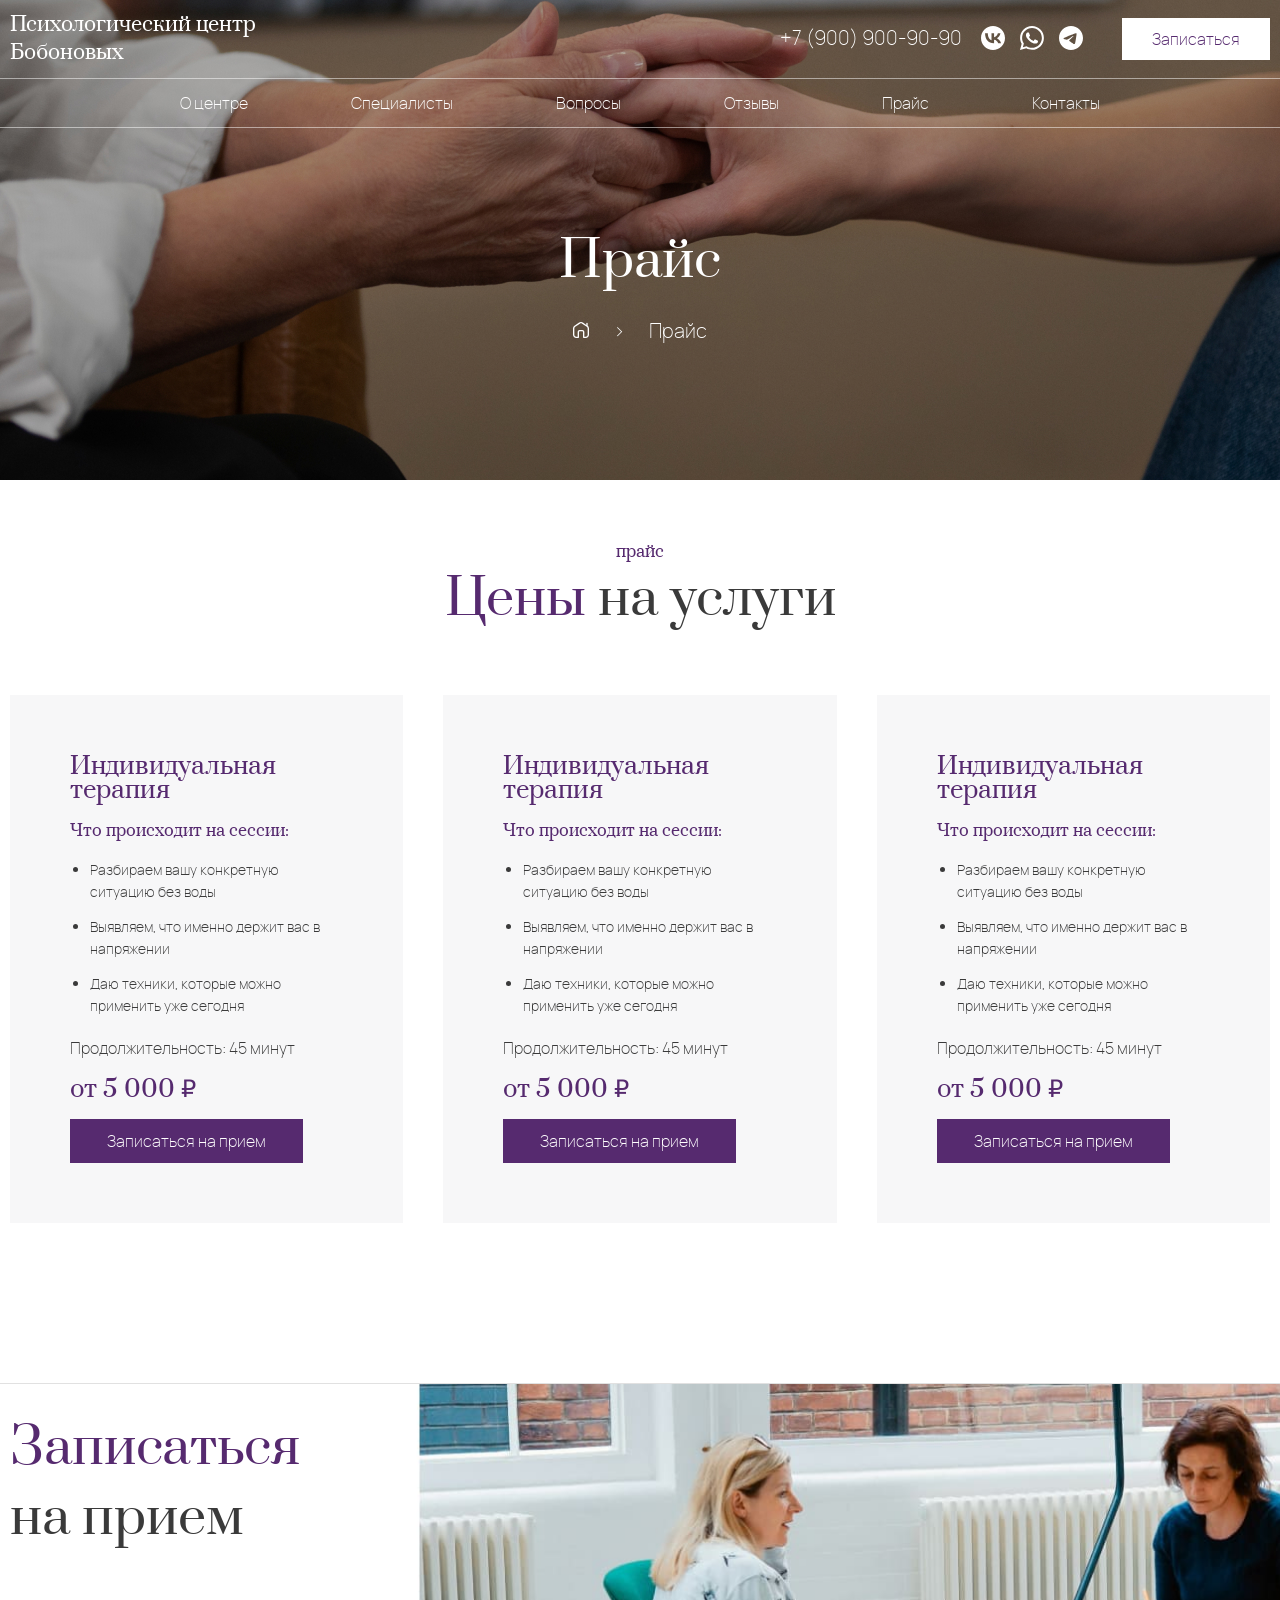
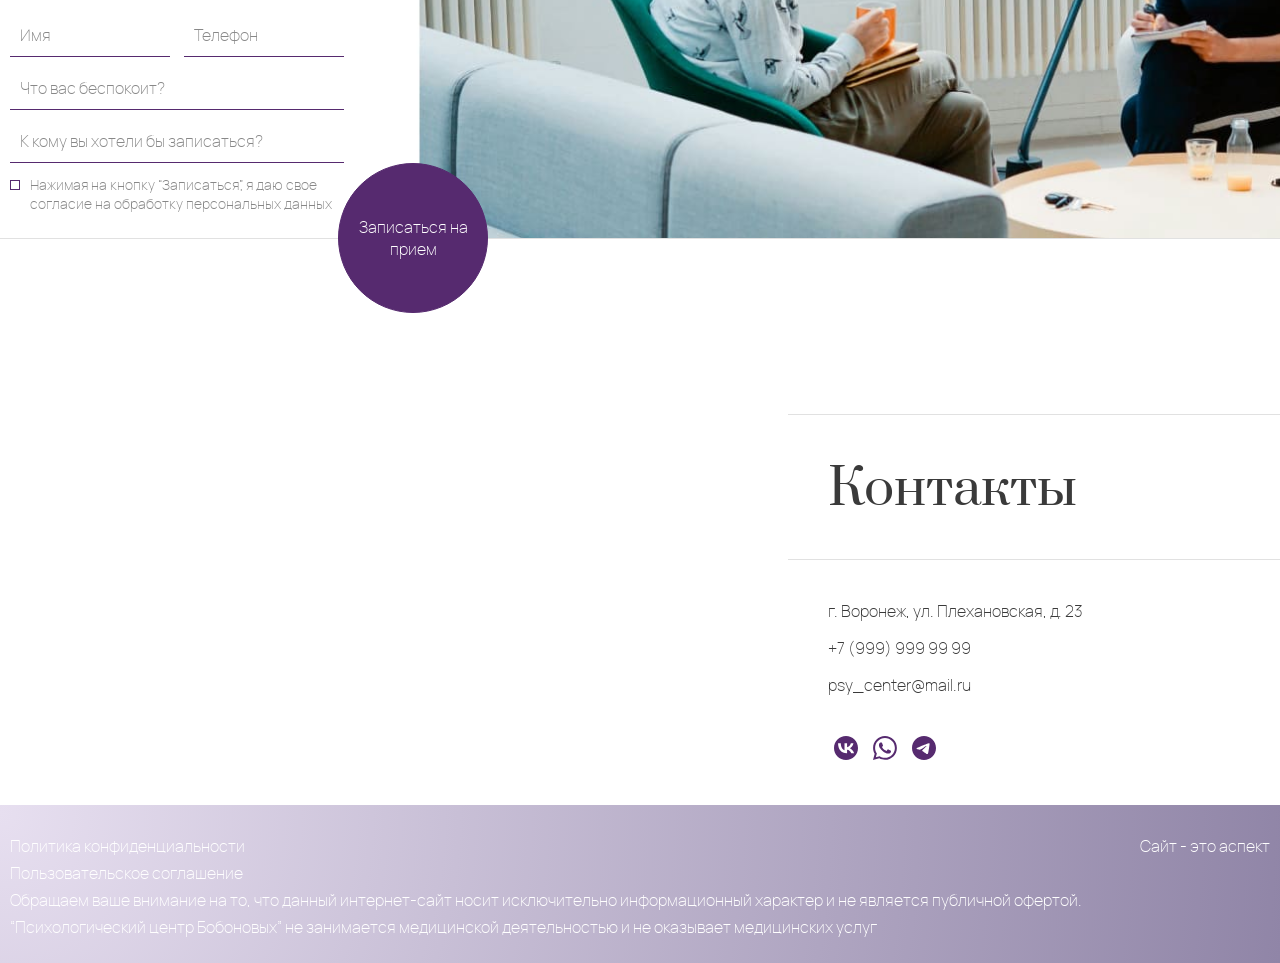
==== bobonov/price.html @ f6aba625 "day_3" ====
<!DOCTYPE html>
<html lang="ru">
	<head>
		<title>Price</title>
		<meta http-equiv="Content-Type" content="text/html; charset=utf-8">
		<meta name="robots" content="noindex" />
		<meta name="viewport" content="width=device-width, initial-scale=1.0">
		<link rel="stylesheet" type="text/css" href="css/reset.css" >
		<link rel="stylesheet" type="text/css" href="css/slick.css" >
		<link rel="stylesheet" type="text/css" href="css/slick-theme.css" >
		<link rel="stylesheet" type="text/css" href="css/jquery.fancybox.min.css" >
		<link rel="stylesheet" type="text/css" href="style.css" >
		<link rel="shortcut icon" href="img/fav.png">
		<script  src="js/jquery-3.7.1.min.js"></script>
		<script  src="js/jquery.fancybox.min.js"></script>
		<script  src="js/slick.min.js"></script>
		<script  src="js/scripts.js"></script>
	</head>
<body>
	<header class="header">
		<div class="container header-top">
			<a href="" class="logo">
				Психологический центр<br> Бобоновых
			</a>
			<div class="header-right">
				<a href="tel:+79009009090" class="tel">
					+7 (900) 900-90-90
				</a>
				<div class="social">
					<a href=""><svg><use xlink:href="#vk" /></svg></a>
					<a href=""><svg><use xlink:href="#wt" /></svg></a>
					<a href=""><svg><use xlink:href="#tg" /></svg></a>
				</div>
				<a data-fancybox data-src="#popup" href="javascript:;" class="btn">
					Записаться
				</a>
			</div>
			<div class="b-toggle">
				<span></span>
				<span></span>
				<span></span>
			</div>
		</div>
		<nav class="main-menu">				
			<ul class="menu container">
				<li><a href="#about">О центре</a></li>
				<li><a href="#specialists">Специалисты</a></li>
				<li><a href="#faq">Вопросы</a></li>
				<li><a href="#reviews">Отзывы</a></li>
				<li><a href="#price">Прайс</a></li>
				<li><a href="#contacts">Контакты</a></li>
			</ul>
			<div class="mobile-contacts">
				<a href="tel:+79009009090" class="tel">
					+7 (900) 900-90-90
				</a>
				<div class="social">
					<a href=""><svg><use xlink:href="#vk" /></svg></a>
					<a href=""><svg><use xlink:href="#wt" /></svg></a>
					<a href=""><svg><use xlink:href="#tg" /></svg></a>
				</div>
				<a data-fancybox data-src="#popup" href="javascript:;" class="btn-lilac">Записаться</a>
			</div>
		</nav>
		
	</header>
	<div class="s-top oter_top" style="background-image: url('img/nd_img/reviews_title.jpg');">
		<div class="container">
			<p class="h1"><span class="lilac">Прайс</p>	
			<div class="bread">
				<span>
					<a href="/"><span><svg width="16" height="16" viewBox="0 0 16 16" fill="none" xmlns="http://www.w3.org/2000/svg"><g clip-path="url(#clip0_2006_569)"><path d="M14.6667 3.816V1.33333C14.6667 0.965335 14.3687 0.666668 14 0.666668C13.6313 0.666668 13.3333 0.965335 13.3333 1.33333V2.91067L9.86467 0.570002C8.732 -0.193998 7.268 -0.193998 6.13533 0.570002L1.46867 3.71934C0.549333 4.34 0 5.37267 0 6.48267V12.6667C0 14.5047 1.49533 16 3.33333 16H5.33333C5.702 16 6 15.7013 6 15.3333V10C6 9.63267 6.29867 9.33334 6.66667 9.33334H9.33333C9.70133 9.33334 10 9.63267 10 10V15.3333C10 15.7013 10.298 16 10.6667 16H12.6667C14.5047 16 16 14.5047 16 12.6667V6.48267C16 5.42867 15.504 4.444 14.6667 3.816ZM14.6667 12.6667C14.6667 13.7693 13.7693 14.6667 12.6667 14.6667H11.3333V10C11.3333 8.89734 10.436 8 9.33333 8H6.66667C5.564 8 4.66667 8.89734 4.66667 10V14.6667H3.33333C2.23067 14.6667 1.33333 13.7693 1.33333 12.6667V6.48267C1.33333 5.81667 1.66267 5.19667 2.21467 4.82467L6.88133 1.67533C7.56133 1.21667 8.43867 1.21667 9.118 1.67533L13.7847 4.82467C14.3367 5.19667 14.666 5.81667 14.666 6.48267L14.6667 12.6667Z" fill="white"/></g><defs><clipPath id="clip0_2006_569"><rect width="16" height="16" fill="white"/></clipPath></defs></svg></span></a>
					<span class="divider">></span>
					<span class="kb_title">Прайс</span>
				</span>
			</div>
		</div>
	</div>

	<div class="s-price_page">
		<div class="container">
			<div class="text-center lilac h4">прайс</div>
			<div class="h1 text-center"><span class="lilac">Цены</span> на услуги</div>
			<div class="prices_box">
				<div class="price_item">
					<p class="price_title">Индивидуальная терапия</p>
					<p class="text_dec">Что происходит на сессии:</p>
					<ul class="procedur_list">
						<li class="procedur_item"><p>Разбираем вашу конкретную ситуацию без воды</p></li>
						<li class="procedur_item"><p>Выявляем, что именно держит вас в напряжении</p></li>
						<li class="procedur_item"><p>Даю техники, которые можно применить уже сегодня</p></li>
					</ul>
					<p class="procedur_time">Продолжительность: 45 минут</p>
					<p class="price">от 5 000 ₽</p>
					<a href="#" class="price_link">Записаться на прием</a>
				</div>
				<div class="price_item">
					<p class="price_title">Индивидуальная терапия</p>
					<p class="text_dec">Что происходит на сессии:</p>
					<ul class="procedur_list">
						<li class="procedur_item"><p>Разбираем вашу конкретную ситуацию без воды</p></li>
						<li class="procedur_item"><p>Выявляем, что именно держит вас в напряжении</p></li>
						<li class="procedur_item"><p>Даю техники, которые можно применить уже сегодня</p></li>
					</ul>
					<p class="procedur_time">Продолжительность: 45 минут</p>
					<p class="price">от 5 000 ₽</p>
					<a href="#" class="price_link">Записаться на прием</a>
				</div>
				<div class="price_item">
					<p class="price_title">Индивидуальная терапия</p>
					<p class="text_dec">Что происходит на сессии:</p>
					<ul class="procedur_list">
						<li class="procedur_item"><p>Разбираем вашу конкретную ситуацию без воды</p></li>
						<li class="procedur_item"><p>Выявляем, что именно держит вас в напряжении</p></li>
						<li class="procedur_item"><p>Даю техники, которые можно применить уже сегодня</p></li>
					</ul>
					<p class="procedur_time">Продолжительность: 45 минут</p>
					<p class="price">от 5 000 ₽</p>
					<a href="#" class="price_link">Записаться на прием</a>
				</div>
			</div>
		</div>
	</div>

	<div class="s-feedback" id="feedback">
		<div class="container">
			<div class="b-feedback">
				<p class="h1"><span class="lilac">Записаться</span> на прием</p>
				<form id="feedback-form" action="/" method="POST">
					<div class="form-flex">
						<p><input type="text" required name="name" class="input-text" placeholder="Имя"></p>
						<p><input type="tel" required name="phone" class="input-text" placeholder="Телефон"></p>
					</div>
					<textarea name="comment" class="input-text" placeholder="Что вас беспокоит?"></textarea>
					<input type="text" name="docs" class="input-text" placeholder="К кому вы хотели бы записаться?">					
					<label class="input-label">
						<input type="checkbox" class="input-check" name="check">
						<span>Нажимая на кнопку “Записаться”, я даю свое согласие на обработку персональных данных</span>
					</label>
					<input type="submit" class="btn-round" value="Записаться на прием">
					<!-- <input type="hidden" name="recaptcha_response" id="recaptchaResponse"> -->
				</form>
			</div>			
		</div>
	</div>
	<div class="s-contacts" id="contacts">
		<div class="b-map">
			<script  async src="https://api-maps.yandex.ru/services/constructor/1.0/js/?um=constructor%3Aeead665b528ef09ee1b035d2cc04a164305be4b4dbd820c63719ce7fcb5d59c5&amp;width=100%25&amp;height=400&amp;lang=ru_RU&amp;scroll=true"></script>
		</div>		
		<div class="b-contacts">
			<p class="h1">Контакты</p>
			<p class="contacts-info">г. Воронеж, ул. Плехановская, д. 23</p>
			<p class="contacts-info"><a href="tel:+79999999999">+7 (999) 999 99 99</a></p>
			<p class="contacts-info"><a href="mailto:psy_center@mail.ru">psy_center@mail.ru</a></p>
			<div class="social">
				<a href=""><svg> <use xlink:href="#vk" /></svg></a>
				<a href=""><svg> <use xlink:href="#wt" /></svg></a>
				<a href=""><svg> <use xlink:href="#tg" /></svg></a>
			</div>
		</div>
	</div>
	<footer class="b-footer">
		<div class="container">
			<a href="">Политика конфиденциальности</a>
			<a href="">Пользовательское соглашение</a>
			<p>Обращаем ваше внимание на то, что данный интернет-сайт носит исключительно информационный характер и не является публичной офертой.</p>
			<p>“Психологический центр Бобоновых” не занимается медицинской деятельностью и не оказывает медицинских услуг </p>
			<a href="https://vzh.ru" class="vzh" target="_blank">Сайт - это аспект</a>
		</div>
	</footer>

	<svg style="display: none">
		<symbol id="vk">
			<path fill-rule="evenodd" clip-rule="evenodd" d="M12 24C18.627 24 24 18.6274 24 12C24 5.37259 18.627 0 12 0C5.37305 0 0 5.37259 0 12C0 18.6274 5.37305 24 12 24ZM12.7705 17.29C7.2998 17.29 4.17969 13.54 4.0498 7.30005H6.79004C6.87988 11.88 8.90039 13.82 10.5 14.2201V7.30005H13.0801V11.2501C14.6602 11.08 16.3203 9.28006 16.8799 7.30005H19.46C19.0303 9.74005 17.2295 11.54 15.9502 12.2801C17.2295 12.88 19.2803 14.45 20.0596 17.29H17.2197C16.6104 15.39 15.0898 13.92 13.0801 13.7201V17.29H12.7705Z" />
		</symbol>
		<symbol id="wt">
			<path d="M0 24L1.687 17.837C0.645998 16.033 0.0989998 13.988 0.0999998 11.891C0.103 5.33502 5.43799 3.05176e-05 11.993 3.05176e-05C15.174 0.00103052 18.16 1.24003 20.406 3.48802C22.6509 5.73602 23.8869 8.72401 23.8859 11.902C23.8829 18.459 18.548 23.794 11.993 23.794C10.003 23.793 8.04198 23.294 6.30499 22.346L0 24ZM6.59698 20.193C8.27298 21.188 9.87298 21.784 11.989 21.785C17.437 21.785 21.875 17.351 21.878 11.9C21.88 6.43802 17.463 2.01003 11.997 2.00803C6.54498 2.00803 2.11 6.44202 2.108 11.892C2.107 14.117 2.75899 15.783 3.85399 17.526L2.85499 21.174L6.59698 20.193ZM17.984 14.729C17.91 14.605 17.712 14.531 17.414 14.382C17.117 14.233 15.656 13.514 15.383 13.415C15.111 13.316 14.913 13.266 14.714 13.564C14.516 13.861 13.946 14.531 13.773 14.729C13.6 14.927 13.426 14.952 13.129 14.803C12.832 14.654 11.874 14.341 10.739 13.328C9.85598 12.54 9.25898 11.567 9.08598 11.269C8.91298 10.972 9.06798 10.811 9.21598 10.663C9.34998 10.53 9.51298 10.316 9.66198 10.142C9.81298 9.97001 9.86198 9.84601 9.96198 9.64701C10.061 9.44901 10.012 9.27501 9.93698 9.12601C9.86198 8.97801 9.26798 7.51501 9.02098 6.92002C8.77898 6.34102 8.53398 6.41902 8.35198 6.41002L7.78198 6.40002C7.58398 6.40002 7.26198 6.47402 6.98998 6.77202C6.71798 7.07001 5.94999 7.78801 5.94999 9.25101C5.94999 10.714 7.01498 12.127 7.16298 12.325C7.31198 12.523 9.25798 15.525 12.239 16.812C12.948 17.118 13.502 17.301 13.933 17.438C14.645 17.664 15.293 17.632 15.805 17.556C16.376 17.471 17.563 16.837 17.811 16.143C18.059 15.448 18.059 14.853 17.984 14.729Z" />
		</symbol>
		<symbol id="tg">
			<g clip-path="url(#clip0_61_12)">
			<path fill-rule="evenodd" clip-rule="evenodd" d="M24 12C24 18.6274 18.6274 24 12 24C5.37258 24 0 18.6274 0 12C0 5.37258 5.37258 0 12 0C18.6274 0 24 5.37258 24 12ZM12.43 8.85893C11.2628 9.3444 8.93013 10.3492 5.43188 11.8733C4.86382 12.0992 4.56625 12.3202 4.53916 12.5363C4.49337 12.9015 4.9507 13.0453 5.57346 13.2411C5.65817 13.2678 5.74594 13.2954 5.83593 13.3246C6.44863 13.5238 7.27281 13.7568 7.70128 13.766C8.08993 13.7744 8.52372 13.6142 9.00263 13.2853C12.2711 11.079 13.9584 9.96381 14.0643 9.93977C14.139 9.92281 14.2426 9.90148 14.3128 9.96385C14.3829 10.0262 14.376 10.1443 14.3686 10.176C14.3233 10.3691 12.5281 12.0381 11.5991 12.9018C11.3095 13.171 11.1041 13.362 11.0621 13.4056C10.968 13.5033 10.8721 13.5958 10.78 13.6846C10.2108 14.2333 9.7839 14.6448 10.8036 15.3168C11.2936 15.6397 11.6858 15.9067 12.0769 16.1731C12.5042 16.4641 12.9303 16.7543 13.4816 17.1157C13.6221 17.2077 13.7562 17.3034 13.8869 17.3965C14.3841 17.751 14.8307 18.0694 15.3826 18.0186C15.7032 17.9891 16.0345 17.6876 16.2027 16.7884C16.6002 14.6631 17.3816 10.0585 17.5622 8.16097C17.578 7.99473 17.5581 7.78197 17.5421 7.68858C17.5262 7.59518 17.4928 7.46211 17.3714 7.3636C17.2276 7.24694 17.0056 7.22234 16.9064 7.22408C16.455 7.23204 15.7625 7.47282 12.43 8.85893Z" />
			</g>
			<defs>
			<clipPath id="clip0_61_12">
			<rect width="24" height="24" fill="white"/>
			</clipPath>
			</defs>
		</symbol>
	</svg>
	<div class="popup" id="popup">
		<p class="text-center h2 lilac">Запись на прием</p>
		<form id="popup-form" action="/" method="POST">
			<div class="form-flex">
				<p><input type="text" required name="name" class="input-text" placeholder="Имя"></p>
				<p><input type="tel" required name="phone" class="input-text" placeholder="Телефон"></p>
			</div>
			<textarea name="comment" class="input-text" placeholder="Что вас беспокоит?"></textarea>
			<input type="text" name="docs" class="input-text" placeholder="К кому вы хотели бы записаться?">					
			<label class="input-label">
				<input type="checkbox" class="input-check" name="check">
				<span>Нажимая на кнопку “Записаться”, я даю свое согласие на обработку персональных данных</span>
			</label>
			<div class="text-center">
				<input type="submit" class="btn-lilac" value="Записаться на прием">
			</div>
			<!-- <input type="hidden" name="recaptcha_response" id="recaptchaResponse"> -->
		</form>
	</div>
</body>
</html>
---- bobonov/style.css ----
@font-face {
    font-family: 'prata';
    src: url('fonts/prata-regular-webfont.woff2') format('woff2'),
         url('fonts/prata-regular-webfont.woff') format('woff'),
         url('fonts/prata-regular-webfont.ttf') format('truetype');
    font-weight: normal;
    font-style: normal;

}
@font-face {
    font-family: 'manrope';
    src: url('fonts/manrope-webfont.woff2') format('woff2'),
         url('fonts/manrope-webfont.woff') format('woff'),
         url('fonts/manrope-webfont.ttf') format('truetype');
    font-weight: normal;
    font-style: normal;

}
*, *:before, *:after {
    -webkit-box-sizing: border-box;
    box-sizing: border-box;
    margin: 0;
    padding: 0;
}
html {
    width: 100%;
}

body {
    font-size: 16px;
    line-height: normal;
    font-family: 'manrope', sans-serif;
    padding: 0;
    margin: 0;
    -webkit-font-smoothing: antialiased;
    -moz-osx-font-smoothing: grayscale;
    -webkit-text-size-adjust: 100%;
    color: #3A3A3A;
    background: #fff;
    font-weight: 400;
    width: 100%;
}
.clearfix {
    clear: both;
}

.container {

    margin: 0 auto;
    position: relative;
    padding-left: 10px;
    padding-right: 10px;
    max-width: 1600px;
}

a {
    color: #3A3A3A;
    text-decoration: none;
	-webkit-transition: all 0.5s ease;
	-o-transition: all 0.5s ease;
	transition: all 0.5s ease;
}

a:hover {
    text-decoration: none;
	color: #562A6F;
}

.alignleft
{
	float: left;
	margin: 0 15px 30px 0;
}
.alignright
{
	float: right;
	margin: 0 0 30px 15px; 
}

.d-center {
    display: block;
    margin: 0 auto 105px;
}

/* основные настройки для текста и кнопок ---------------------------------*/
.text-center {
    text-align: center;
}

.text-right {
    text-align: right;
}

.text-uppercase {
    text-transform: uppercase;
}

h1, .h1, h2, .h2, h3, .h3, h4, .h4
{
	font-family: prata, serif;
	font-weight: 400;
}
h1, .h1
{
	font-size: 50px;
	line-height: 1.4;
}
h2, .h2
{
	font-size: 32px;
}
h3, .h3
{
	font-size: 24px;
}
h4, .h4
{
	font-size: 16px;
}
@media (max-width: 992px)
{
	h1, .h1
	{
		font-size: 40px;
	}
	h2, .h2
	{
		font-size: 28px;
	}
	h3, .h3
	{
		font-size: 22px;
	}
}
@media (max-width: 767px)
{
	h1, .h1
	{
		font-size: 26px;
	}
	h2, .h2
	{
		font-size: 24px;
	}
	h3, .h3
	{
		font-size: 20px;
	}
}
.m-red
{
	color: #AA2938;
}
img
{
	max-width: 100%;
}
.wrapper
{
	overflow: hidden;
}
.header
{
	position: absolute;
	left: 0;
	top: 0;
	width: 100%;
	-webkit-transition: all 0.5s ease;
	-o-transition: all 0.5s ease;
	transition: all 0.5s ease;
	z-index: 10;
}
.header.fixed
{
	position: fixed;
}
.header a
{
	color: #fff;
	display: inline-block;
	position: relative;
}
.header a.tel:before, .main-menu a:before
{
	content: "";
	width: 0;
	height: 1px;
	position: absolute;
	left: 0;
	bottom: 0;
	-webkit-transition: width 0.5s ease;
	-o-transition: width 0.5s ease;
	transition: width 0.5s ease;
	background: #fff;
}
.header a.tel:hover:before, .main-menu a:hover:before
{
	width: 100%;	
}
.logo
{
	font-size: 20px;
	font-family: prata;
	line-height: 1.4;
}
.header-top
{
	display: -webkit-box;
	display: -ms-flexbox;
	display: flex;
	-webkit-box-pack: justify;
	    -ms-flex-pack: justify;
	        justify-content: space-between;	
	-webkit-box-align: center;	
	    -ms-flex-align: center;	
	        align-items: center;
	padding-top: 11px;
	padding-bottom: 11px;
	-webkit-transition: all 0.5s ease;
	-o-transition: all 0.5s ease;
	transition: all 0.5s ease;
}
.header.fixed .header-top
{
	display: none;
}
.header-right .tel
{
	font-size: 20px;
}
.header-right .social
{
	display: inline-block;
	vertical-align: middle;
	margin: 0 30px 0 10px;
}
.social a 
{
	margin: 0 6px;
	display: inline-block;
}
.social a svg
{
	
	width: 24px;
	height: 24px;
}
.header-right .social a:before
{
	content: none;
}
.header-right .social a svg
{	
	fill: #fff;
}
.header-right .social a:hover svg
{
	fill: #562A6F;
}

.header a.btn
{
	background: #fff;
	color: #562A6F;
	padding: 10px 30px;
	display: inline-block;
	-webkit-transition: all 0.5s ease;
	-o-transition: all 0.5s ease;
	transition: all 0.5s ease;
}
.header a.btn:hover
{
	background: #562A6F;
	color: #fff;
}
.main-menu
{
	border-bottom: 1px solid rgba(255,255,255,0.5);
	border-top: 1px solid rgba(255,255,255,0.5);
	padding: 13px 0;
	-webkit-transition: all 0.5s ease;
	-o-transition: all 0.5s ease;
	transition: all 0.5s ease;
	z-index: 10;
	position: relative;
}
.header.fixed .main-menu
{
	background: #fff;
	border-bottom: 1px solid #562A6F;
}
.header.fixed .main-menu a
{
	color: #562A6F;
}

.b-toggle
{
	display: none;
	position: relative;
	z-index: 20;
}
.b-toggle span
{
	display: block;
	width: 24px;
	height: 2px;
	background: #fff;
	margin: 5px 0;
	position: relative;
	-webkit-transition: all 0.5s ease;
	-o-transition: all 0.5s ease;
	transition: all 0.5s ease;
}
.b-toggle.active span
{
	background: #562A6F;
}
.b-toggle.active span:first-child
{
	-webkit-transform: rotate(45deg);
	    -ms-transform: rotate(45deg);
	        transform: rotate(45deg);
	margin: 5px 0 -2px;
}
.b-toggle.active span:nth-child(2)
{
	display: none;
}
.b-toggle.active span:last-child
{
	-webkit-transform: rotate(-45deg);
	    -ms-transform: rotate(-45deg);
	        transform: rotate(-45deg);
	margin: -2px 0 5px;
}
.main-menu .menu
{
	text-align: center;
	list-style: none;
}
.main-menu .menu li
{
	display: inline-block;
	margin: 0 50px;
}
.main-menu .menu a
{
	display: inline-block;	
}
.main-menu .menu a:first-child
{
	margin-left: 0;
}
.main-menu .menu a:last-child
{
	margin-right: 0;
}
.header.fixed .main-menu a:before
{
	background: #562A6F;
}
.mobile-contacts
{
	display: none;
}
.s-top
{
	background: url(img/top_bg.jpg) no-repeat center top;
	padding-top: 250px;
	position: relative;
	z-index: 5;
}
.s-top h1
{
	color: #fff;
	margin-bottom: 25px;
	line-height: 1.4;
}
.s-top h1 span
{
	display: block;
	margin-bottom: 5px;
}
.lilac
{
	color: #562A6F;
}
.main-contacts
{
	color: rgba(255,255,255,.5);
	margin-bottom: 20px;
}
.main-contacts p
{
	display: inline-block;
}
.main-contacts p:not(:last-child)
{
	margin-right: 100px;
}
.main-contacts p a
{
	display: block;
	color: #fff;
	font-size: 20px;
}
.main-contacts p a:hover
{
	color: #562A6F;
}
.s-top .social a svg
{
	fill: #fff;
}
.s-top .social a:hover svg
{
	fill: #562A6F;
}
.s-top .garanties
{
	color: #fff;
	background: rgba(255,255,255,.1);
	padding: 42px 0;
	border-bottom: 1px solid #fff;
	border-top: 1px solid #fff;
	margin-top: 105px;
	font-size: 20px;
}
.s-top .garanties .garanties-title
{
	font-family: prata;
	font-size: 30px;
	margin-bottom: 5px;
}
@media (max-width:1200px)
{
	.s-top
	{
		background-image: url(img/top_bg_m.jpg);
	}
	.main-menu .menu li
	{
		margin: 0 40px;
	}
}
@media (max-width: 992px)
{
	.header
	{
		border-bottom: 1px solid rgba(255,255,255,0.5);
	}
	.header-top .header-right
	{
		display: none;
	}
	.header.fixed .header-top
	{
		display: -webkit-box;
		display: -ms-flexbox;
		display: flex;
		background: #fff;
		padding-top: 5px;
		padding-bottom: 5px;
		border-bottom: 1px solid #562A6F;
	}
	.header.fixed .logo
	{
		color: #562A6F;
	}
	.b-toggle
	{
		display: block;
	}
	.header.fixed .b-toggle span
	{
		background: #562A6F;
	}
	.main-menu
	{
		display: none;
		background: #fff;
		position: fixed;
		right: 0;
		top: 0;
		padding: 60px 20px 20px;
		min-height: 100vh;	
		z-index: 10;
	}
	.main-menu .menu
	{
		text-align: right;
	}
	.main-menu .menu li
	{
		display: block;
		margin: 0 0 20px;
	}
	.main-menu a:not(.btn-lilac)
	{
		color: #562A6F;
	}
	.main-menu .mobile-contacts
	{
		display: block;
		text-align: right;
	}
	.main-menu .mobile-contacts>*
	{
		margin-bottom: 20px;
	}
	.main-menu .mobile-contacts .social svg
	{
		fill: #562A6F
	}
	.s-top
	{
		padding-top: 200px;
	}
	.s-top .garanties
	{
		font-size: 18px;
		padding: 30px 0;
		margin-top: 70px;
	}
	.s-top .garanties .garanties-title
	{
		font-size: 26px;
	}
}
@media (max-width: 480px)
{
	.logo {
		font-size: 18px;
	}
	.s-top
	{
		padding-top: 150px;
	}
	.s-top .garanties
	{
		font-size: 16px;
		padding: 20px 0;
		margin-top: 40px;
	}
	.s-top .garanties .garanties-title
	{
		font-size: 22px;
	}
}
/*about------------------------------------------*/
.s-about
{
	padding: 95px 0 0;
	position: relative;
}
.s-about .container .h1
{
	max-width: 800px;
	margin: 5px auto 40px;
}
.b-about
{
	display: -webkit-box;
	display: -ms-flexbox;
	display: flex;
}
.b-about .img-about
{
	width: 38%;
	-ms-flex-negative: 0;
	    flex-shrink: 0;
	margin-right: 10%;
}
.b-about .img-about img
{
	border-radius: 50%;
}
.b-about .text-about
{
	margin-top: 30px;
	width: 45%;
}
.b-about .text-about .lilac
{
	font-size: 20px;
	font-family: prata;
	margin-bottom: 40px;
	line-height: 1.3;
}
.btn-round
{
	display: -webkit-box;
	display: -ms-flexbox;
	display: flex;
	color: #fff;
	background: #562A6F;
	border: 1px solid #562A6F;
	width: 150px;
	height: 150px;
	border-radius: 50%;
	text-align: center;
	-webkit-box-align: center;
	    -ms-flex-align: center;
	        align-items: center;
}
.btn-round:hover
{
	color: #562A6F;
	background: #fff;
}
.b-about .text-about .btn-round
{
	margin-top: 80px;
}
.s-about .progress
{
	max-width: 1100px;
	margin: 130px auto -92px;
	background: #fff;
	-webkit-box-shadow: 0 0 50px rgba(207,207,207,.5);
	        box-shadow: 0 0 50px rgba(207,207,207,.5);
	padding: 50px 15px;
	display: -webkit-box;
	display: -ms-flexbox;
	display: flex;
}
.s-about .progress>div
{
	-webkit-box-flex: 1;
	    -ms-flex-positive: 1;
	        flex-grow: 1;
	padding: 0 1%;
}
.s-about .progress>div:not(:last-child)
{
	border-right: 1px solid #E1E1E1;
}
.s-about .progress .h1
{
	display: block;
}
@media(max-width: 1300px)
{
	.b-about .img-about
	{
		width: 38%;
		margin-right: 5%;
	}
	.b-about .text-about
	{
		width: auto;
		margin-top: 0;
	}
	.b-about .text-about .lilac
	{
		font-size: 18px;
		margin-bottom: 40px;
	}
	.b-about .text-about .btn-round
	{
		margin-top: 40px;
	}
	.s-about .progress
	{
		margin-top: 60px;
	}
	
}
@media(max-width: 992px)
{
	.s-about
	{
		padding: 60px 0 0;
	}
	.b-about
	{
		-ms-flex-wrap: wrap;
		    flex-wrap: wrap;
		-webkit-box-pack: center;
		    -ms-flex-pack: center;
		        justify-content: center;
	}
	.b-about .img-about
	{
		width: 100%;
		max-width: 250px;
		margin: 0 auto 20px;
	}	
	.b-about .text-about .lilac
	{
		margin-bottom: 20px;
	}
	.b-about .text-about .btn-round
	{
		margin-top: 40px;
	}
	.btn-round
	{
		width: 120px;
		height: 120px;
	}
	.s-about .progress
	{
		-ms-flex-wrap: wrap;
		    flex-wrap: wrap;
		margin: 20px 10px;
		padding: 0 10px;
	}
	.s-about .progress>div
	{
		width: 100%;
		padding: 20px 0;
	}
	.s-about .progress>div:not(:last-child) {
		
		border-right: 0;
		position: relative;
	}
	.s-about .progress>div:not(:last-child):after
	{
		content: "";
		width: 100px;
		height: 1px;
		background: #E1E1E1;
		position: absolute;
		left: 50%;
		bottom: 0;
		margin-left: -50px;
	}
	.s-about .btn-round
	{
		margin: 20px auto;
	}
}
@media(max-width: 767px)
{
	.s-about
	{
		padding: 40px 0;
	}
	.s-about .container .h1
	{
		margin-bottom: 20px;
	}
	
	
}
/*directions---------------------------*/
.s-directions
{
	padding: 155px 0 50px;
	background: -o-radial-gradient(15% 5%, circle farthest-corner, #E7DFF0, #9085A7);
	background: radial-gradient(circle farthest-corner at 15% 5%, #E7DFF0, #9085A7);
}
.s-directions .container
{
	display: -webkit-box;
	display: -ms-flexbox;
	display: flex;
}
.s-directions .h4
{
	margin-bottom: 10px;
}
.s-directions .h1
{
	position: sticky;
	top: 60px;
}
.activities
{
	width: 55%;
	-ms-flex-negative: 0;
	    flex-shrink: 0;
	position: relative;
	margin-top: -40px;
}
.activities:before
{
	content: "";
	width: 1px;
	height: 100%;
	background: -o-linear-gradient(top, transparent 0, #562A6F 14%, #562A6F 85%, transparent 100%);
	background: -webkit-gradient(linear, left top, left bottom, color-stop(0, transparent), color-stop(14%, #562A6F), color-stop(85%, #562A6F), to(transparent));
	background: linear-gradient(to bottom, transparent 0, #562A6F 14%, #562A6F 85%, transparent 100%);
	position: absolute;
	left: 0;
	top: 0;
}
.activities>div
{
	padding: 40px;
	position: relative;
	margin-bottom: 5px;
}
.activities>div:before
{
	content: "";
	width: 7px;
	height: 7px;
	background: #562A6F;
	border-radius: 50%;
	position: absolute;
	top: 50px;
	left: -3px;
}
.activities .lilac
{
	font-size: 24px;
	font-family: prata;
	margin-bottom: 14px;
}
@media (max-width: 992px)
{
	.s-directions
	{
		padding: 50px 0;
	}	
}
@media (max-width: 767px)
{
	.s-directions .container
	{
		-ms-flex-wrap: wrap;
		    flex-wrap: wrap;
	}
	.activities
	{
		max-width: -webkit-max-content;
		max-width: -moz-max-content;
		max-width: max-content;
        margin: 0 auto;
		width: 100%;
	}
}
@media (max-width: 480px)
{
	.activities>div
	{
		padding: 20px;
	}
	
	.activities>div:before
	{
		top: 30px;
	}
}
/*results------------------------*/
.s-results
{
	padding: 65px 0 80px; 
	position: relative;
	overflow: hidden;
}
.results-decor
{
	font-family: prata;
	font-size: 250px;
	color: #F7F6FA;
	position: absolute;
	top: 50%;	
	left: 50%;
	-webkit-transform: translate(-50%, -50%);
	    -ms-transform: translate(-50%, -50%);
	        transform: translate(-50%, -50%);
	z-index: 0;
}
.s-results .h4
{
	margin-bottom: 10px;
}
.s-results .h1
{
	margin-bottom: 100px;
}
.s-results .h1 span
{
	display: block;
}
.b-results
{
	display: table;
	color: #562A6F;
	vertical-align: bottom;
	width: 100%;
	line-height: 1.4;
}
.b-results>div
{
	width: 33.33%;
	padding: 40px 20px 40px 40px;
	display: table-cell;
	vertical-align: bottom;
	/* align-items: end; */
	height: 238px;
	margin-bottom: 10px;
}
.b-results>div:first-child
{
	background: url(img/res.jpg) no-repeat center / cover;
}
.b-results>div:nth-child(2)
{
	background: url(img/res2.jpg) no-repeat center / cover;
}
.b-results>div:last-child
{
	background: url(img/res3.jpg) no-repeat center / cover;
}
.b-results .text-uppercase
{
	display: block;
	width: 100%;
}
@media (max-width: 1200px)
{
	.s-results .h1
	{
		margin-bottom: 50px;
	}	
	.results-decor
	{
		font-size: 200px;
	}
}
@media (max-width: 767px)
{
	.s-results
	{
		padding: 40px 0 60px;
	}
	.results-decor
	{
		font-size: 100px;
	}
	.b-results
	{
		display: block;
		width: 100%;
		max-width: 520px;
		margin: 0 auto;
	}
	.b-results>div
	{
		display: block;
		width: 100%;
		height: auto;
	}
}
@media (max-width: 480px)
{
	.results-decor
	{
		font-size: 50px;
	}
	.b-results>div
	{
		padding: 20px;
	}
}
/*specialists--------------------------------------*/
.s-specialists
{
	padding: 185px 0 40px;	
	/* overflow: hidden; */
	position: relative;
}
.spec-decor
{
	position: absolute;
	width: 100%;
	height: 100%;
	left: 0;
	top: 0;
	overflow: hidden;
}
.spec-decor>div
{
	width: 235%;
	height: 95%;
	background: #fff;
	border-radius: 50%;
	-webkit-box-shadow: 0 0 50px #F2E9F8;
	        box-shadow: 0 0 50px #F2E9F8;
	left: 50%;
	top: 50px;
	-webkit-transform: translateX(-50%);
	    -ms-transform: translateX(-50%);
	        transform: translateX(-50%);
	position: absolute;
}
.s-specialists .h4
{
	margin-bottom: 5px;
}
.s-specialists .h1 span
{
	display: block;
}
.b-specialist
{
	max-width: 1322px;
	display: -webkit-box;
	display: -ms-flexbox;
	display: flex;
	margin: 95px auto 60px;
	position: relative;
	-webkit-box-align: start;
	    -ms-flex-align: start;
	        align-items: flex-start;
}
.b-specialist.spec-2
{
	-webkit-box-orient: horizontal;
	-webkit-box-direction: reverse;
	    -ms-flex-direction: row-reverse;
	        flex-direction: row-reverse;
}
.b-specialist .spec-photo
{
	width: 27%;
	-ms-flex-negative: 0;
	    flex-shrink: 0;
	margin-right: 40px;
	position: sticky;
	top: 60px;
}
.b-specialist .spec-photo .h3
{
	margin: 15px 0;
}
.b-specialist.spec-2 .spec-photo
{
	margin-right: 0;
	margin-left: 40px;
}
.btn-lilac
{
	padding: 10px;
	color: #fff;
	background: #562A6F;
	border: 1px solid #562A6F;
	display: inline-block;
	width: 100%;
	max-width: 288px;
}
.btn-lilac:hover
{
	color: #562A6F;
	background: #fff;
}
.spec-info p.lilac:not(.h3)
{
	margin: 40px 0;
}
.b-specialist .b-accordion
{
	margin-top: 40px;
}
.b-accordion>div
{
	padding: 25px 0;
	border-bottom: 1px solid #E1E1E1;
}
.b-accordion>div .h3
{
	
	padding-right: 50px;
	position: relative;
	cursor: pointer;
}
.b-accordion>div .h3:after, .b-accordion>div .h2:after
{
	content: "";
	width: 40px;
	height: 40px;
	position: absolute;
	right: 0;
	top: -5px;
	background: #F2EFF8 url(img/arrow.svg) no-repeat center;
	border-radius: 50%;
	-webkit-transition: all 0.5s ease;
	-o-transition: all 0.5s ease;
	transition: all 0.5s ease;
}
.b-accordion>div .h3.active:after, .b-accordion>div .h2.active:after
{
	-webkit-transform: rotate(-180deg);
	    -ms-transform: rotate(-180deg);
	        transform: rotate(-180deg);
}
.b-accordion .acc-text
{
	display: none;
	margin-top: 40px;
}
.b-accordion .acc-text ul
{
	padding-left: 25px;
	list-style: disc;
}
.title-certificats
{
	/* overflow: hidden; */
}
.title-certificats p
{
	font-size: 20px;
	padding: 20px 0;
	position: relative;
	margin-bottom: 20px;
}
.title-certificats p:before, .title-certificats p:after
{
	width: 98vw;
	height: 1px;
	background: #E1E1E1;
	content: "";
	position: absolute;
	left: 50%;
	-webkit-transform: translateX(-50%);
	    -ms-transform: translateX(-50%);
	        transform: translateX(-50%);
}
.title-certificats p:before
{
	top: 0;
}
.title-certificats p:after
{
	bottom: 0;
}
.certificats
{
	padding: 0 100px;
}
.certificats.slick-slider .slick-track
{
	display: -webkit-box;
	display: -ms-flexbox;
	display: flex;
}
.certificats .slick-slide {    
    height: auto;
    min-height: 100%;
	padding: 0 10px;
}
.certificats .slick-slide>div
{
	height: 100%;
}
.certificats .slick-slide>div>a
{
	display: block;
	height: 100%;
}
.certificats .slick-slide>div>a img
{
	width: 100%;
	height: 100%;
	-o-object-fit: cover;
	   object-fit: cover;
}
@media (max-width: 992px)
{
	.s-specialists
	{
		padding: 80px 0 40px;
	}
	.b-specialist
	{
		margin: 50px auto 40px;
	}
	.b-specialist .spec-photo
	{
		width: 29%;
		margin-right: 15px;
	}
	.title-certificats p:before, .title-certificats p:after
	{
		width: 96vw;
	}
}
@media (max-width: 767px)
{
	.b-specialist
	{
		margin: 20px 0;
		-ms-flex-wrap: wrap;
		    flex-wrap: wrap;
	}
	.b-specialist .spec-photo, .b-specialist.spec-2 .spec-photo
	{
		max-width: -webkit-max-content;
		max-width: -moz-max-content;
		max-width: max-content;
		width: 100%;
		margin: 0 auto 20px;
		position: static;
	}
	.b-specialist .b-accordion
	{
		margin-top: 20px;
	}
	.b-accordion>div .h3:after, .b-accordion>div .h2:after
	{
		top: -10px;
	}
}
@media (max-width: 640px)
{
	.b-specialist .spec-photo img, .b-specialist.spec-2 .spec-photo img
	{
		max-width: 280px;
	}
	.certificats
	{
		padding: 0;
	}
	.certificats .slick-slide>div>a
	{
		padding: 0 15px;
	}
	.certificats .slick-dots
	{
		bottom: -30px;
	}
	.title-certificats p:before, .title-certificats p:after
	{
		width: 94vw;
	}
}
/*faq-------------------------------------------*/
.s-faq
{
	padding: 50px 0;
	background: #F7F7F8;
}
.s-faq .h4
{
	margin-bottom: 5px;
}
.s-faq .b-accordion
{
	max-width: 1090px;
	margin: 0 auto 115px;
}
.s-faq .b-accordion>div
{
	padding: 45px 0;
}
.s-faq .b-accordion .h2
{
	cursor: pointer;
	position: relative;
	padding-right: 60px;
}
.s-faq .b-accordion .acc-text {
    margin-top: 15px;
}
.s-faq .b-accordion>div:last-child
{
	border-bottom: none;
}
#reviews .h1
{
	margin-bottom: 35px;
}
@media (max-width: 992px)
{
	.s-faq .b-accordion
	{
		margin: 0 auto 40px;
	}
	.s-faq .b-accordion>div
	{
		padding: 30px 0;
	}	
}
@media (max-width: 767px)
{
	.s-faq .b-accordion>div
	{
		padding: 20px 0;
	}
}
/*price--------------------------------------*/
.s-price
{
	padding: 100px 0 105px;
	background: url(img/price_bg.jpg) no-repeat center / cover;
}
.s-price .h4
{
	margin-bottom: 5px;
}
.b-prices
{
	display: -webkit-box;
	display: -ms-flexbox;
	display: flex;
	margin: 30px 0;
	-webkit-box-pack: center;
	    -ms-flex-pack: center;
	        justify-content: center
}
.b-prices>div
{
	width: 30%;
	margin-bottom: 15px;
}
.b-prices>div .h3
{
	margin: 10px 0;
}
@media (max-width: 1200px)
{
	.b-prices>div
	{
		width: 33.33%;
	}
}
@media (max-width: 992px)
{
	.s-price
	{
		padding: 50px 0;
	}
	.b-prices
	{
		-ms-flex-wrap: wrap;
		    flex-wrap: wrap;
	}
	.b-prices>div
	{
		width: 50%;
	}
}
@media (max-width: 640px)
{
	.b-prices>div
	{
		width: 100%;
	}
}
/*timetable--------------------------------------*/
.s-timetable
{
	background: -o-radial-gradient(15% 5%, circle farthest-corner, #E7DFF0, #9085A7);
	background: radial-gradient(circle farthest-corner at 15% 5%, #E7DFF0, #9085A7);
	padding: 40px 0 20px;
	color: #fff;
}
.s-timetable .h1
{
	margin-bottom: 40px;
}
.b-timetable
{
	display: -webkit-box;
	display: -ms-flexbox;
	display: flex;
	-webkit-box-pack: justify;
	    -ms-flex-pack: justify;
	        justify-content: space-between;
}
.b-timetable>div
{
	width: 49.7%;
	margin-bottom: 20px;
}
.time-spec
{
	display: table;
	width: 100%;
}
.time-spec>div
{
	padding: 40px;
	border: 1px solid rgba(255,255,255,.2);
	display: table-cell;
	vertical-align: middle;
}
.time-photo img
{
	border-radius: 50%;
}
.spec-title .h2
{
	 margin-bottom: 15px;
}
.spec-timetable
{
	background: rgba(212,197,228,.3);
	padding: 40px 20px 20px;
	border: 1px solid rgba(255,255,255,.2);
}
.spec-timetable ul
{
	list-style: none;
	position: relative;
	font-size: 24px;
}
.spec-timetable ul:before
{
	content: "";
    width: 1px;
    height: 100%;
    background: -o-linear-gradient(top, transparent 0, #fff 14%, #fff 85%, transparent 100%);
    background: -webkit-gradient(linear, left top, left bottom, color-stop(0, transparent), color-stop(14%, #fff), color-stop(85%, #fff), to(transparent));
    background: linear-gradient(to bottom, transparent 0, #fff 14%, #fff 85%, transparent 100%);
    position: absolute;
    left: 0;
    top: 0;
}
.spec-timetable ul li
{
	padding-left: 40px;
	margin-bottom: 20px;
	display: -webkit-box;
	display: -ms-flexbox;
	display: flex;
	-webkit-box-pack: justify;
	    -ms-flex-pack: justify;
	        justify-content: space-between;
	position: relative;
	-webkit-box-align: center;
	    -ms-flex-align: center;
	        align-items: center;
}
.spec-timetable ul li:before
{
	content: "";
	width: 7px;
	height: 7px;
	position: absolute;
	left: -3px;
	top: 15px;
	background: #fff;
	border-radius: 50%;
	-webkit-box-shadow: 0 0 4px #fff;
	        box-shadow: 0 0 4px #fff;
}
.spec-timetable ul li span
{
	font-size: 16px;
}
@media (max-width: 1200px)
{
	.b-timetable
	{
		-ms-flex-wrap: wrap;
		    flex-wrap: wrap;
	}
	
	.b-timetable>div
	{
		width: 100%;
	}
}
@media (max-width: 767px)
{
	.time-spec>div
	{
		padding: 20px;
	}
	.time-spec>div:first-child
	{
		text-align: center;
	}
}
@media (max-width: 767px)
{
	.spec-timetable ul
	{
		font-size: 20px;
	}
	.spec-timetable ul li
	{
		padding-left: 20px;
	}
}
@media (max-width: 480px)
{
	.time-spec
	{
		display: block;
	}
	.time-spec>div:first-child {
        display: block;
        padding: 10px;
    }
	
}
/*feedback ------------------------------------------*/
.s-feedback
{
	margin: 80px 0 175px;
	background: url(img/feedback_bg.jpg) no-repeat center  / auto 100% ;
	border-top: 1px solid #E1E1E1;
	border-bottom: 1px solid #E1E1E1;
}
.b-feedback
{
	max-width: 35%;
	width: 100%;
	position: relative;
	padding: 30px 8.5% 25px 0;
}

.b-feedback .h1
{
	position: relative;
	padding-bottom: 40px;
	margin-bottom: 20px;	
}

.b-feedback .h1 span
{
	display: block;
}
.form-flex
{
	display: flex;
	justify-content: space-between;
}
.form-flex p
{
	width: 48%;
}
.input-text
{
	border: none;
	display: block;
	width: 100%;
	padding: 10px;
	border-bottom: 1px solid #562A6F;
	margin-bottom: 10px;
	outline: none;
}
.input-text::placeholder
{
	color: #888;
}
textarea.input-text
{
	resize: none;
	height: 43px;
}
.input-label
{
	position: relative;
}
.input-check {
  position: absolute;
  z-index: -1;
  opacity: 0;
}
.input-check+span {
  display: inline-flex;
  align-items: baseline;
  user-select: none;
  font-size: 14px;
  color: #888;
}
.input-check+span::before {
  content: '';
  display: inline-block;
  width: 10px;
  height: 10px;
  flex-shrink: 0;
  flex-grow: 0;
  border: 1px solid #562A6F;
  margin-right: 10px;
}
.input-check:checked+span:after {
  border-top: 1px solid #3A3A3A;
  border-left: 1px solid #3A3A3A;
  width: 5px;
  height: 8px;
  transform: rotate(-145deg);
  content: "";
  position: absolute;
  top: 7px;
   left: 3px;
}
.b-feedback .btn-round
{
	position: absolute;
	right: calc(-8.5% - 45px);
	bottom: -75px;
	white-space: normal;
}
@media (max-width: 1400px)
{
	.b-feedback .btn-round
	{
		right: -8.5%;
	}
}
@media (max-width: 1200px)
{
	.s-feedback
	{
		background-image: url(img/feedback_bg_m.jpg);
	}
	.b-feedback
	{
		max-width: 50%;
		padding-right: 40px;
	}
}
@media (max-width: 767px)
{
	.s-feedback
	{
		background: none;
		margin: 0;
		border: 0;
	}
	.b-feedback
	{
		max-width: 500px;
		margin: 0 auto;
		padding-right: 0;
	}
	.b-feedback .h1
	{
		padding-bottom:0;
	}
	.b-feedback .btn-round
	{
		position: static;
		margin: 20px auto 0;
	}
}
/*s-contacts------------------------------------------*/
.s-contacts
{
	position: relative;
}
.s-contacts
{
	display: -webkit-box;
	display: -ms-flexbox;
	display: flex;
}
.s-contacts .b-map
{
	
	width: 61.6%;
}
.s-contacts .b-contacts
{
	width: 38.4%;
	padding: 40px;
	border-top: 1px solid #E1E1E1;
}
.s-contacts .b-contacts .h1
{
	margin-bottom: 40px;
	padding-bottom: 35px;
	position: relative;
}
.s-contacts .b-contacts .h1:after
{
	content: "";
	width: calc(100% + 80px);
	height: 1px;
	left: -40px;
	bottom: 0;
	background: #E1E1E1;
	position: absolute;
}
.s-contacts .b-contacts .contacts-info
{
	margin-bottom: 15px;
}
.s-contacts .b-contacts .social
{
	margin-top: 40px;
}
.s-contacts .b-contacts .social svg
{
	fill: #562A6F;
}
.s-contacts .b-contacts .social svg:hover
{
	fill: #3A3A3A;
}
@media (max-width: 992px)
{
	.s-contacts .b-map, .s-contacts .b-contacts
	{
		width: 50%;
	}
}
@media (max-width:767px)
{
	.s-contacts
	{
		flex-direction: column-reverse;
		flex-wrap: wrap;
	}
	.s-contacts .b-map, .s-contacts .b-contacts
	{
		width: 100%;
	}
	.s-contacts .b-contacts
	{
		padding: 20px 10px;
	}
	.s-contacts .b-contacts .h1
	{
		padding-bottom: 0;
	}
	.s-contacts .b-contacts .h1:after
	{
		content: none;
	}
}
/*footer-----------------------------*/
.b-footer
{
	background: -o-radial-gradient(0% 5%, circle farthest-corner, #E7DFF0, #9085A7);
	background: radial-gradient(circle farthest-corner at 0% 5%, #E7DFF0, #9085A7);
	color: #fff;
	padding: 30px 0 20px;
}
.b-footer .container>*
{
	margin-bottom: 5px;
}
.b-footer a
{
	display: block;
	color: #fff;
}
.b-footer a:hover
{
	color: #562A6F;
}
.vzh
{
	position: absolute;
	right: 10px;
	top: 0;
}
@media (max-width:767px)
{
	.b-footer
	{
		padding: 20px 0 20px;
		font-size: 14px;
	}
	.vzh
	{
		position: static;
	}
}
.popup
{
	display: none;
}
.popup .h2
{
	margin-bottom: 40px;
}
.popup .btn-lilac
{
	margin-top: 20px;
}
.message.error
{
	text-align: center;
	color: #f00;
	margin-top: 10px;
}
/* ================================ new_design ============================================= */
.oter_top .h1 {text-align: center;margin-bottom: 20px;}
.oter_top {background-repeat: no-repeat;background-position: center top;}
.oter_top .lilac {color: #fff;}
.bread {text-align: center;font-size: 20px;}
.oter_top {padding-bottom: 140px;padding-top: 227px; color: #fff;}
.divider {margin: 0 20px;}
.s-about_page {margin-bottom: 200px;}
.s-about_page .b-about {justify-content: center;}
.s-about .container .h1,.b-about .text-about {max-width: 770px;width: 100%;}
.s-reviews_page {margin: 60px 0 200px;}
.s-price_page {margin: 60px 0 160px;}
.s-price_page .h1 {margin-bottom: 60px;margin-top: 5px;}
.prices_box {
	display: flex;
	justify-content: space-between;
	gap: 40px;
}
.price_item {
	background-color: #F7F7F8;
	padding: 60px;
}
.price_title {
	font-size: 24px;
	color: #562A6F;
	font-family: prata;
	margin-bottom: 20px;
}
.text_dec {
	color: #562A6F;
	font-family: prata;
	font-size: 16px;
	margin-bottom: 20px;
}
.procedur_list {
	color: #3A3A3A;
	padding-left: 20px;
	font-size: 14px;
	line-height: 1.6;
	margin-bottom: 20px;
}
.procedur_item + .procedur_item {
	margin-top: 12px;
}
.procedur_time {
	color: #3A3A3A;
	font-size: 16px;
	margin-bottom: 16px;
}
.s-price_page .price {
	font-family: prata;
	font-size: 24px;
	color: #562A6F;
	margin-bottom: 16px;
}
.price_link {
	display: block;
	padding: 10px 36px;
	background-color: #562A6F;
	color: #fff;
	text-align: center;
	width: fit-content;
	border: 1px solid #562A6F;
	transition: all .3s ease-in-out;
}
.price_link:active {background-color: #fff;}
.contacts_page {margin: 60px 0 100px;}
.contacts_page .container {display: flex; justify-content: space-between;gap: 30px;}
.contacts_left_box {
	display: flex;
	flex-direction: column;
	justify-content: space-between;
	height: 526px;
	flex: 1 1 0;
}
.contacts_right_box {flex: 1 1 0;}
.contacts_title {
	font-size: 50px;
	font-family: prata;
	margin-bottom: 20px;
	color: #562A6F;
}
.contacts_desc {
	color: #3A3A3A;
	font-size: 16px;
	line-height: 1.8;
	max-width: 365px;
}
.left_box_bottom {
	display: flex;
	flex-direction: column;
	gap: 30px;
}
.left_box_bottom .contacts-info a,
.left_box_bottom .contacts-info {
	font-family: prata;
	color: #562A6F;
	font-size: 20px;
}
.left_box_bottom .contacts-info a:active {color: #3A3A3A;}
.left_box_bottom .social svg {fill: #562A6F;}
.left_box_bottom .social svg:active {fill: #3A3A3A;}
.form_box {
	background-color: #F7F7F8;
	padding: 60px 0 60px;
	max-width: 770px;
}
.form_box .h2 {
	font-size: 50px;
	font-family: prata;
	padding-bottom: 40px;
	margin-bottom: 40px;
	border-bottom: 1px solid #E1E1E1;
}
.form_box form {
	padding: 0 60px;
}
.form_box .input-text {
	margin-bottom: 30px;
}
.form_box .form-flex {
	gap: 40px;
}
.submit_box {display: flex;gap: 16px;flex-direction: row-reverse;align-items: center;}
.submit_box .btn-lilac {padding: 10px 76px;}
.map_on_contacts {padding-bottom: 100px;}
.map_on_contacts iframe {height: 600px;}


@media (hover: hover) {
	.price_link:hover {background-color: #fff;}
	.left_box_bottom .social svg:hover {fill: #3A3A3A;}
	.left_box_bottom .contacts-info a:hover {color: #3A3A3A;}
}

@media (max-width: 1300px) {
	.b-about .text-about {max-width: 800px;}
}
@media (max-width: 1200px) {
	.s-reviews_page {margin-bottom: 120px;}
	.prices_box {gap: 12px;}
	.price_item {max-width: 788px;padding: 20px;}
	.s-price_page .h1 {margin-bottom: 40px;margin-top: 5px;}
	.s-price_page {margin: 60px 0 140px;}
	.form_box form {padding: 0 30px;}
	.form_box {padding: 30px 0;}
	.contacts_title,.form_box .h2 {font-size: 40px;}
	.submit_box .btn-lilac {padding: 10px 36px;}
	.contacts_left_box {height: 446px;}
}
@media (max-width: 992px) {
	.oter_top {
		padding-bottom: 90px;
		padding-top: 177px;
	}
	.s-about_page {margin-bottom: 140px;padding-left: 20px;padding-right: 20px;}
	.prices_box {
		gap: 20px;
		flex-direction: column;
		align-items: center;
	}
	.s-price_page {margin: 60px 0 120px;}
		.contacts_page .container {
		flex-direction: column;
		width: fit-content;
	}
	.contacts_left_box {gap: 40px;}
	.contacts_page .container {gap: 60px;}
	.map_on_contacts iframe {
		height: 400px;
	}
	.contacts_page {
		margin: 60px 0;
	}
	.map_on_contacts {
  	padding-bottom: 60px;
	}
}
@media (max-width: 767px) {
	.s-about_page {margin-bottom: 60px;}
	.s-reviews_page {margin-bottom: 60px;margin-top: 40px;}
}
@media (max-width: 640px) {
	.form_box form {padding: 10px;}
	.form_box .form-flex{gap: 20px;}
}
@media (max-width: 480px) {
	.oter_top {
		padding-bottom: 70px;
    padding-top: 137px;
	}
	.s-about_page {padding-left: unset;padding-right: unset;margin-bottom: unset;}
	.price_link {width: 100%;}
	.submit_box {flex-direction: column;}
	.submit_box .btn-lilac {width: 100%;max-width: unset;}
	.submit_box .text-center {width: 100%;}
	.contacts_title, .form_box .h2 {font-size: 26px;}
	.left_box_bottom .contacts-info a, .left_box_bottom .contacts-info {font-size: 16px;}
	.left_box_bottom {gap: 20px;}
	.contacts_desc {line-height: 1.5;}
	.contacts_page {margin: 50px 0;}
	.form_box .h2 {padding-bottom: 30px;margin-bottom: 20px;}
	.map_on_contacts iframe {height: 350px;}
}
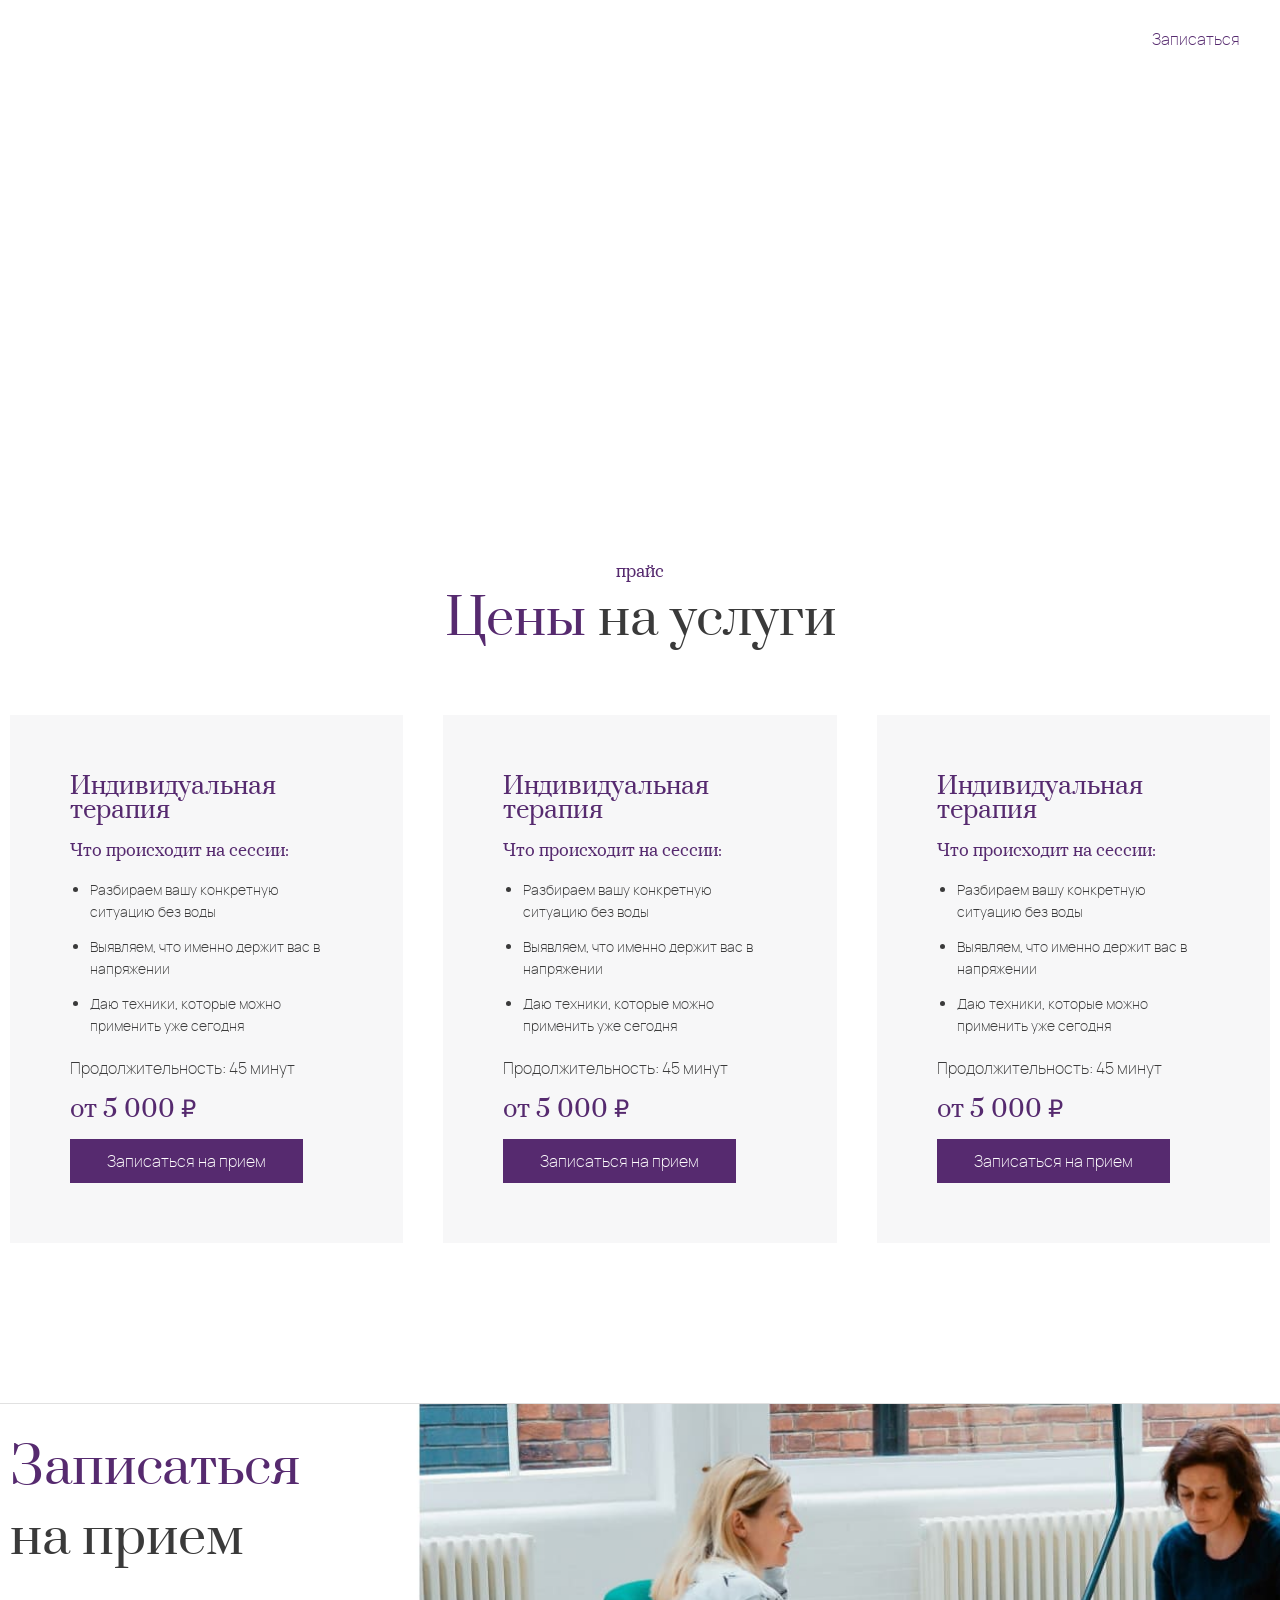
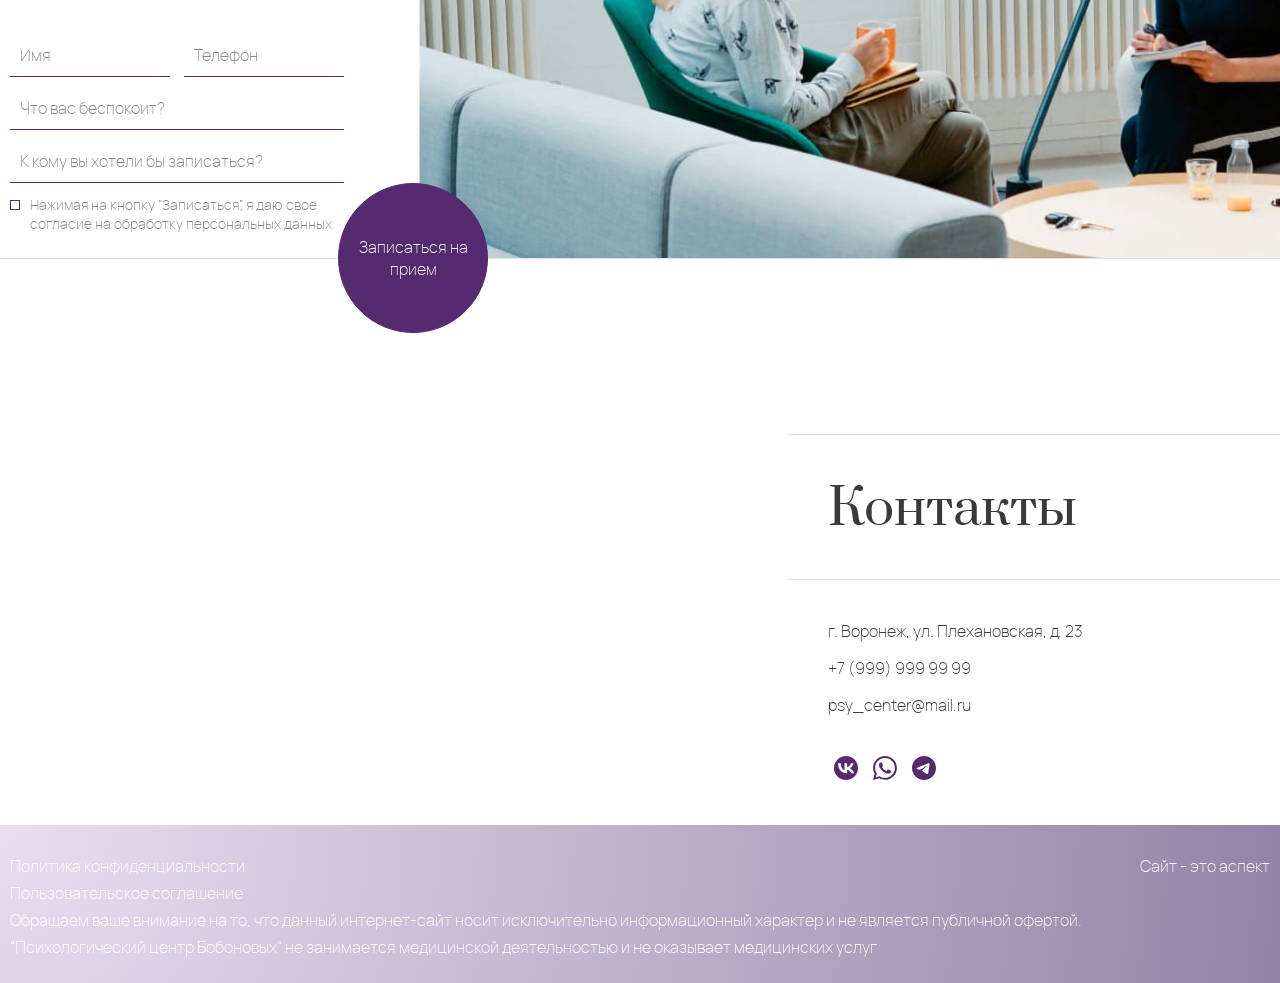
==== commit f08d88e7: "day_9" ====
--- a/bobonov/price.html
+++ b/bobonov/price.html
@@ -62,11 +62,11 @@
 				<a data-fancybox data-src="#popup" href="javascript:;" class="btn-lilac">Записаться</a>
 			</div>
 		</nav>
-		
 	</header>
+
 	<div class="s-top oter_top" style="background-image: url('img/nd_img/reviews_title.jpg');">
 		<div class="container">
-			<p class="h1"><span class="lilac">Прайс</p>	
+			<p class="h1"><span class="lilac">Прайс</p>
 			<div class="bread">
 				<span>
 					<a href="/"><span><svg width="16" height="16" viewBox="0 0 16 16" fill="none" xmlns="http://www.w3.org/2000/svg"><g clip-path="url(#clip0_2006_569)"><path d="M14.6667 3.816V1.33333C14.6667 0.965335 14.3687 0.666668 14 0.666668C13.6313 0.666668 13.3333 0.965335 13.3333 1.33333V2.91067L9.86467 0.570002C8.732 -0.193998 7.268 -0.193998 6.13533 0.570002L1.46867 3.71934C0.549333 4.34 0 5.37267 0 6.48267V12.6667C0 14.5047 1.49533 16 3.33333 16H5.33333C5.702 16 6 15.7013 6 15.3333V10C6 9.63267 6.29867 9.33334 6.66667 9.33334H9.33333C9.70133 9.33334 10 9.63267 10 10V15.3333C10 15.7013 10.298 16 10.6667 16H12.6667C14.5047 16 16 14.5047 16 12.6667V6.48267C16 5.42867 15.504 4.444 14.6667 3.816ZM14.6667 12.6667C14.6667 13.7693 13.7693 14.6667 12.6667 14.6667H11.3333V10C11.3333 8.89734 10.436 8 9.33333 8H6.66667C5.564 8 4.66667 8.89734 4.66667 10V14.6667H3.33333C2.23067 14.6667 1.33333 13.7693 1.33333 12.6667V6.48267C1.33333 5.81667 1.66267 5.19667 2.21467 4.82467L6.88133 1.67533C7.56133 1.21667 8.43867 1.21667 9.118 1.67533L13.7847 4.82467C14.3367 5.19667 14.666 5.81667 14.666 6.48267L14.6667 12.6667Z" fill="white"/></g><defs><clipPath id="clip0_2006_569"><rect width="16" height="16" fill="white"/></clipPath></defs></svg></span></a>
--- a/bobonov/style.css
+++ b/bobonov/style.css
@@ -1,3 +1,4 @@
+/* Theme Name: Bobonov */
 @font-face {
     font-family: 'prata';
     src: url('fonts/prata-regular-webfont.woff2') format('woff2'),
@@ -5,7 +6,6 @@
          url('fonts/prata-regular-webfont.ttf') format('truetype');
     font-weight: normal;
     font-style: normal;
-
 }
 @font-face {
     font-family: 'manrope';
@@ -14,7 +14,6 @@
          url('fonts/manrope-webfont.ttf') format('truetype');
     font-weight: normal;
     font-style: normal;
-
 }
 *, *:before, *:after {
     -webkit-box-sizing: border-box;
@@ -113,54 +112,36 @@
 {
 	font-size: 24px;
 }
-h4, .h4
-{
+h4, .h4 {
 	font-size: 16px;
 }
-@media (max-width: 992px)
-{
-	h1, .h1
-	{
+@media (max-width: 992px) {
+	h1, .h1 {
 		font-size: 40px;
 	}
-	h2, .h2
-	{
+	h2, .h2 {
 		font-size: 28px;
 	}
-	h3, .h3
-	{
+	h3, .h3 {
 		font-size: 22px;
 	}
 }
 @media (max-width: 767px)
 {
-	h1, .h1
-	{
-		font-size: 26px;
-	}
-	h2, .h2
-	{
-		font-size: 24px;
-	}
-	h3, .h3
-	{
-		font-size: 20px;
-	}
-}
-.m-red
-{
+	h1, .h1 {font-size: 26px;}
+	h2, .h2 {font-size: 24px;}
+	h3, .h3 {font-size: 20px;}
+}
+.m-red {
 	color: #AA2938;
 }
-img
-{
+img {
 	max-width: 100%;
 }
-.wrapper
-{
+.wrapper {
 	overflow: hidden;
 }
-.header
-{
+.header {
 	position: absolute;
 	left: 0;
 	top: 0;
@@ -170,18 +151,15 @@
 	transition: all 0.5s ease;
 	z-index: 10;
 }
-.header.fixed
-{
+.header.fixed {
 	position: fixed;
 }
-.header a
-{
+.header a {
 	color: #fff;
 	display: inline-block;
 	position: relative;
 }
-.header a.tel:before, .main-menu a:before
-{
+.bread a::before,.header a.tel::before,.main-menu a::before {
 	content: "";
 	width: 0;
 	height: 1px;
@@ -193,18 +171,15 @@
 	transition: width 0.5s ease;
 	background: #fff;
 }
-.header a.tel:hover:before, .main-menu a:hover:before
-{
-	width: 100%;	
-}
-.logo
-{
+.bread a:hover::before,.header a.tel:hover::before,.main-menu li:hover>a::before,.sub-menu>li:hover>a::before {
+	width: 100%;
+}
+.logo {
 	font-size: 20px;
 	font-family: prata;
 	line-height: 1.4;
 }
-.header-top
-{
+.header-top {
 	display: -webkit-box;
 	display: -ms-flexbox;
 	display: flex;
@@ -220,41 +195,33 @@
 	-o-transition: all 0.5s ease;
 	transition: all 0.5s ease;
 }
-.header.fixed .header-top
-{
+.header.fixed .header-top {
 	display: none;
 }
-.header-right .tel
-{
+.header-right .tel {
 	font-size: 20px;
 }
-.header-right .social
-{
+.header-right .social {
 	display: inline-block;
 	vertical-align: middle;
 	margin: 0 30px 0 10px;
 }
-.social a 
-{
+.social a  {
 	margin: 0 6px;
 	display: inline-block;
 }
-.social a svg
-{
+.social a svg {
 	
 	width: 24px;
 	height: 24px;
 }
-.header-right .social a:before
-{
+.header-right .social a:before {
 	content: none;
 }
-.header-right .social a svg
-{	
+.header-right .social a svg {
 	fill: #fff;
 }
-.header-right .social a:hover svg
-{
+.header-right .social a:hover svg {
 	fill: #562A6F;
 }
 
@@ -1779,12 +1746,34 @@
 }
 /* ================================ new_design ============================================= */
 .oter_top .h1 {text-align: center;margin-bottom: 20px;}
-.oter_top {background-repeat: no-repeat;background-position: center top;}
+.oter_top a.btn {
+	max-width: 288px;
+	width: 100%;
+	margin: 20px auto 0;
+	background: #fff;
+  color: #562A6F;
+  padding: 10px 30px;
+  display: block;
+  -webkit-transition: all 0.5s ease;
+  -o-transition: all 0.5s ease;
+  transition: all 0.5s ease;
+	text-align: center;
+}
+.oter_top a.btn:active {background: #562A6F;color: #fff;}
+.sub_title_text {margin: 0 auto;max-width: 628px;text-align: center;line-height: 1.8; font-size: 16px;}
+.oter_top {
+	background-repeat: no-repeat;
+	background-position: center top;
+	background-size: cover;
+	padding-bottom: 140px;
+	padding-top: 227px;
+	color: #fff;
+}
 .oter_top .lilac {color: #fff;}
-.bread {text-align: center;font-size: 20px;}
-.oter_top {padding-bottom: 140px;padding-top: 227px; color: #fff;}
+.bread a,.bread {text-align: center;font-size: 20px;color: #fff;position: relative;}
+.bread {margin-bottom: 20px;}
 .divider {margin: 0 20px;}
-.s-about_page {margin-bottom: 200px;}
+.s-about_page {margin: 60px 0 60px;padding: 0;}
 .s-about_page .b-about {justify-content: center;}
 .s-about .container .h1,.b-about .text-about {max-width: 770px;width: 100%;}
 .s-reviews_page {margin: 60px 0 200px;}
@@ -1891,29 +1880,241 @@
 	margin-bottom: 40px;
 	border-bottom: 1px solid #E1E1E1;
 }
-.form_box form {
-	padding: 0 60px;
-}
-.form_box .input-text {
-	margin-bottom: 30px;
-}
-.form_box .form-flex {
-	gap: 40px;
-}
+.form_box form {padding: 0 60px;}
+.form_box .input-text {margin-bottom: 30px;}
+.form_box .form-flex {gap: 40px;}
 .submit_box {display: flex;gap: 16px;flex-direction: row-reverse;align-items: center;}
 .submit_box .btn-lilac {padding: 10px 76px;}
 .map_on_contacts {padding-bottom: 100px;}
 .map_on_contacts iframe {height: 600px;}
+.s_specialist_inner {max-width: 770px;margin: 0 auto;}
+.s_specialist .level {font-family: prata;font-size: 20px;}
+.s-specialists_page .stazh,.s_specialist .stazh {margin-bottom: 40px;}
+.s-specialists_page .spec-info p.lilac:not(.h3),.s_specialist .spec-info p.lilac:not(.h3) {margin-top: 0;margin-bottom: 10px;}
+.s-specialists_page .specializations,.s_specialist .specializations {font-family: prata;font-size: 20px;line-height: 1.4;}
+.s-specialists_page .spec-info p.lilac.specializations:not(.h3),.s_specialist .spec-info p.lilac.specializations:not(.h3) {margin-bottom: 40px;}
+.specialists_box .spec-info p:not(.h3,.h1,.specializations),.s_specialist_inner .spec-info p:not(.h3,.h1,.specializations) {line-height: 1.8;font-size: 16px; }
+.s_specialist_inner .spec-info p.level {font-size: 20px;}
+.s_specialist_inner ul {display: flex;flex-direction: column;gap: 20px;}
+.s_specialist_inner li {font-size: 16px; line-height: 1.8;position: relative;}
+.s_specialist_inner li {list-style-type: none;}
+.s_specialist_inner li::before {
+	content: '';
+	position: absolute;
+	background-color: #3A3A3A;
+	width: 4px;
+	height: 4px;
+	border-radius: 50%;
+	top: 12px;
+	left: -14px;
+}
+.specialist_foto img {
+	width: 100%;
+	height: 100%;
+	object-fit: cover;
+}
+.s_specialist .b-accordion {margin-top: 20px;}
+.s_specialist .title-certificats {padding-top: 80px;}
+.s_specialist .certificats .slick-slide {height: 345px;}
+.s_specialist {margin-top: 60px;margin-bottom: 200px;}
+.specialist + .specialist {padding-top: 160px;}
 
-
+.s_specialist .specialist_foto {margin-bottom: 40px;}
+.specialists_box {
+	display: grid;
+	grid-template-columns: repeat(2,1fr);
+	gap: 40px;
+}
+.specialists_box .b-specialist {
+	margin-top: 60px;
+}
+.specialists_box .b-specialist {
+	display: flex;
+	flex-direction: column;
+}
+.specialists_box .btn-lilac {
+	text-align: center;
+	margin: 0 auto;
+	display: block;
+	font-weight: 500;
+	letter-spacing: 1px;
+	margin-bottom: 40px;
+}
+.specialists_box .name {
+	font-size: 50px;
+	margin-bottom: 10px;
+}
+.specialists_box .level {
+	font-family: prata;
+	font-size: 20px;
+	color: #562A6F;
+	margin-bottom: 10px;
+}
+.specialists_box .stazh {
+	margin-bottom: 40px;
+}
+.s-specialists_page .spec-decor>div {
+	box-shadow: 0 500px 50px 70px #fff,0 0 50px #F2E9F8;
+}
+.s-specialists_page .specialist_foto {
+	margin: 0 auto;
+  border-radius: 50%;
+  overflow: hidden;
+  aspect-ratio: 1 / 1;
+	margin-bottom: 40px;
+	width: 100%;
+}
+.s-specialists_page .specialist_foto img {object-position: top;}
+.s-specialists_page {padding-top: 125px;}
+.s-specialists_page.padd_top_none {padding-top: 0;}
+.benefits_section {margin: 140px 0;}
+.benefits_inner {max-width: 1040px;margin: 0 auto;}
+.benefits_title {
+	color: #3A3A3A;
+	font-family: prata;
+	font-size: 50px;
+	text-align: center;
+	margin-bottom: 80px;
+	line-height: 1.4;
+}
+.benefits_list p {
+	color: #562A6F;
+	font-family: prata;
+	font-size: 20px;
+}
+.benefits_list {
+	display: grid;
+	grid-template-columns: repeat(2, 1fr);
+	gap: 40px;
+	list-style-type: none;
+}
+.benefits_list li {
+	padding-left: 42px;
+	position: relative;
+	line-height: 1.4;
+}
+.benefits_list li::before {
+	content: '';
+	position: absolute;
+	top: 0;
+	left: 0;
+	width: 30px;
+	height: 30px;
+	border-radius: 50%;
+	background: url('img/nd_img/checkmark\(1\).svg') center center / contain no-repeat #F2EFF8;
+}
+.handbook_section {margin: 100px 0 140px;}
+.handbook_title {
+	font-family: prata;
+	font-size: 50px;
+	line-height: 1.4;
+	max-width: 1040px;
+	color: #3A3A3A;
+	text-align: center;
+	margin: 0 auto 40px;
+}
+.handbook_box {
+	display: grid;
+	grid-template-columns: repeat(2, 1fr);
+	gap: 40px;
+}
+.handbook_elem {
+	background-color: #F2EFF8;
+	padding: 60px;
+}
+.handbook_elem_title {
+	font-family: prata;
+	font-size: 24px;
+	color: #562A6F;
+	margin-bottom: 18px;
+}
+.handbook_elem_list li + li {
+	margin-top: 18px;
+}
+.handbook_elem_list {
+	padding-left: 24px;
+	list-style-type: none;
+}
+.handbook_elem_list li {position: relative;}
+.handbook_elem_list li::before {
+  content: '';
+  position: absolute;
+  background-color: #3A3A3A;
+  width: 4px;
+  height: 4px;
+  border-radius: 50%;
+  top: 10px;
+  left: -14px;
+}
+.content_container {max-width: 790px;margin: 60px auto; padding: 0 10px;}
+.content_container a {color: #562A6F;transition: color .2s ease-in-out; font-family: prata;}
+.content_container a:active {color: #3A3A3A;}
+.content_container h1,
+.content_container h2,
+.content_container h3,
+.content_container h4,
+.content_container h5,
+.content_container h6 {margin-bottom: 30px;text-align: center;}
+.content_container p {margin-bottom: 30px;}
+.content_container ul,
+.content_container ol {padding-left: 25px; margin-bottom: 30px;}
+.content_container ul li,
+.content_container ol li {margin-bottom: 20px;}
+.s-contacts {margin-top: 95px;}
+.time-photo img {
+	min-width: 100px;
+  min-height: 100px;
+  object-fit: cover;
+  object-position: top;
+  width: 100px;
+  height: 100px;
+}
+.menu-item-has-children {position: relative;}
+.menu-item-has-children>a {padding-right: 26px;position: relative;}
+.menu-item-has-children .sub-menu {
+	text-align: start;
+	opacity: 0;
+  visibility: hidden;
+  transition: opacity .3s ease, transform .3s ease, visibility .3s ease;
+	position: absolute;
+	background-color: #fff;
+	font-size: 16px;
+	padding: 20px;
+	top: calc(100% + 14px);
+	left: 50%;
+	transform: translate(-50%,0);
+	width: 325px;
+	display: flex;
+	flex-direction: column;
+}
+.menu-item-has-children:hover .sub-menu,
+.menu-item-has-children:active .sub-menu {
+	opacity: 1;
+  visibility: visible;
+}
+.main-menu .menu-item-has-children>a::after {
+	position: absolute;
+	content: '';
+	top: 50%;
+	right: 0;
+	width: 22px;
+	height: 22px;
+	transform: translateY(-50%);
+	background: url('img/chevron_menu.svg') center center / contain no-repeat;
+}
+.menu-item-has-children .sub-menu li {margin: 0;}
+.menu-item-has-children .sub-menu a {margin-bottom: 16px; color: #562A6F;}
+.menu-item-has-children .sub-menu a::before {background: #562A6F;}
 @media (hover: hover) {
+	.content_container a:hover {color: #3A3A3A;}
 	.price_link:hover {background-color: #fff;}
 	.left_box_bottom .social svg:hover {fill: #3A3A3A;}
 	.left_box_bottom .contacts-info a:hover {color: #3A3A3A;}
-}
-
+	.oter_top a.btn:hover {background: #562A6F;color: #fff;}
+}
 @media (max-width: 1300px) {
 	.b-about .text-about {max-width: 800px;}
+	.s_specialist .certificats .slick-slide {height: auto;}
 }
 @media (max-width: 1200px) {
 	.s-reviews_page {margin-bottom: 120px;}
@@ -1926,6 +2127,22 @@
 	.contacts_title,.form_box .h2 {font-size: 40px;}
 	.submit_box .btn-lilac {padding: 10px 36px;}
 	.contacts_left_box {height: 446px;}
+	.specialists_box .name {font-size: 30px;}
+	.specialists_box .btn-lilac {max-width: 174px;}
+	.specialists_box {gap: 20px;}
+	.benefits_inner {max-width: 788px;}
+	.benefits_title {font-size: 40px;margin-bottom: 40px;text-align: start;}
+	.benefits_list {grid-template-columns: 1fr;gap: 20px;}
+	.benefits_section {margin: 120px 0;}
+	.handbook_title {font-size: 40px;margin-bottom: 30px;max-width: 788px;}
+	.handbook_box {
+		max-width: 788px;
+		margin: 0 auto;
+		grid-template-columns: 1fr;
+		gap: 20px;
+	}
+	.handbook_section {margin: 80px 0 120px;}
+	.oter_top a.btn {max-width: 169px;}
 }
 @media (max-width: 992px) {
 	.oter_top {
@@ -1945,23 +2162,44 @@
 	}
 	.contacts_left_box {gap: 40px;}
 	.contacts_page .container {gap: 60px;}
-	.map_on_contacts iframe {
-		height: 400px;
-	}
-	.contacts_page {
-		margin: 60px 0;
-	}
-	.map_on_contacts {
-  	padding-bottom: 60px;
-	}
+	.map_on_contacts iframe {height: 400px;}
+	.contacts_page {margin: 60px 0;}
+	.map_on_contacts {padding-bottom: 60px;}
+	.s-specialists_page .spec-decor>div {
+		box-shadow: 0 230px 100px 150px #fff,0 0 50px #F2E9F8;
+		width: 100%;
+		height: 20%;
+	}
+	.s-specialists_page {padding-top: 75px;}
 }
 @media (max-width: 767px) {
 	.s-about_page {margin-bottom: 60px;}
 	.s-reviews_page {margin-bottom: 60px;margin-top: 40px;}
+	.specialists_box {grid-template-columns: 1fr;}
+	.specialists_box .b-specialist {margin-top: 40px;}
+	.s-specialists_page .specialist_foto {margin-bottom: 34px;}
+	.specialists_box .name {margin-bottom: 13px;}
+	.specialists_box .level {margin-bottom: 13px;}
+	.specialists_box .stazh {margin-bottom: 34px;}
+	.specialists_box .btn-lilac {margin-bottom: 34px;}
+	.s-specialists_page .spec-info p.lilac.specializations:not(.h3) {margin-bottom: 34px;}
+	.s-specialists_page .spec-decor>div {box-shadow: 0 230px 50px 150px #fff,0 0 50px #F2E9F8;}
+	.s-specialists_page .spec-decor>div {height: 8%;}
+	.benefits_title {font-size: 26px;}
+	.benefits_section {margin: 100px 0;}
+	.handbook_title {font-size: 26px;}
+	.handbook_elem {padding: 40px;}
+	.handbook_elem_title{font-size: 20px;}
+	.handbook_elem_list li {font-size: 14px;}
+	.handbook_section {margin: 60px 0 100px;}
+	.sub_title_text {font-size: 14px;max-width: 530px;}
 }
 @media (max-width: 640px) {
 	.form_box form {padding: 10px;}
 	.form_box .form-flex{gap: 20px;}
+	.specialist + .specialist {padding-top: 80px;}
+	.s_specialist {margin-bottom: 120px;}
+	.s_specialist .certificats .slick-slide {max-height: 518px;}
 }
 @media (max-width: 480px) {
 	.oter_top {
@@ -1980,4 +2218,15 @@
 	.contacts_page {margin: 50px 0;}
 	.form_box .h2 {padding-bottom: 30px;margin-bottom: 20px;}
 	.map_on_contacts iframe {height: 350px;}
+	.specialist + .specialist {padding-top: 60px;}
+	.s_specialist{margin-bottom: 100px;}
+	.specialists_box .name {line-height: 1.5;}
+	.s-specialists_page .specialist_foto {margin-bottom: 20px;}
+	.specialists_box .stazh {margin-bottom: 20px;}
+	.specialists_box .btn-lilac {margin-bottom: 20px;}
+	.s-specialists_page .spec-info p.lilac.specializations:not(.h3) {margin-bottom: 20px;}
+	.s-specialists_page .spec-decor>div {height: 5%;}
+	.s-specialists_page .spec-decor>div {box-shadow: 0 170px 50px 110px #fff,0 0 50px #F2E9F8;}
+	.handbook_title {margin-bottom: 20px;}
+	.handbook_elem {padding: 20px;}
 }
